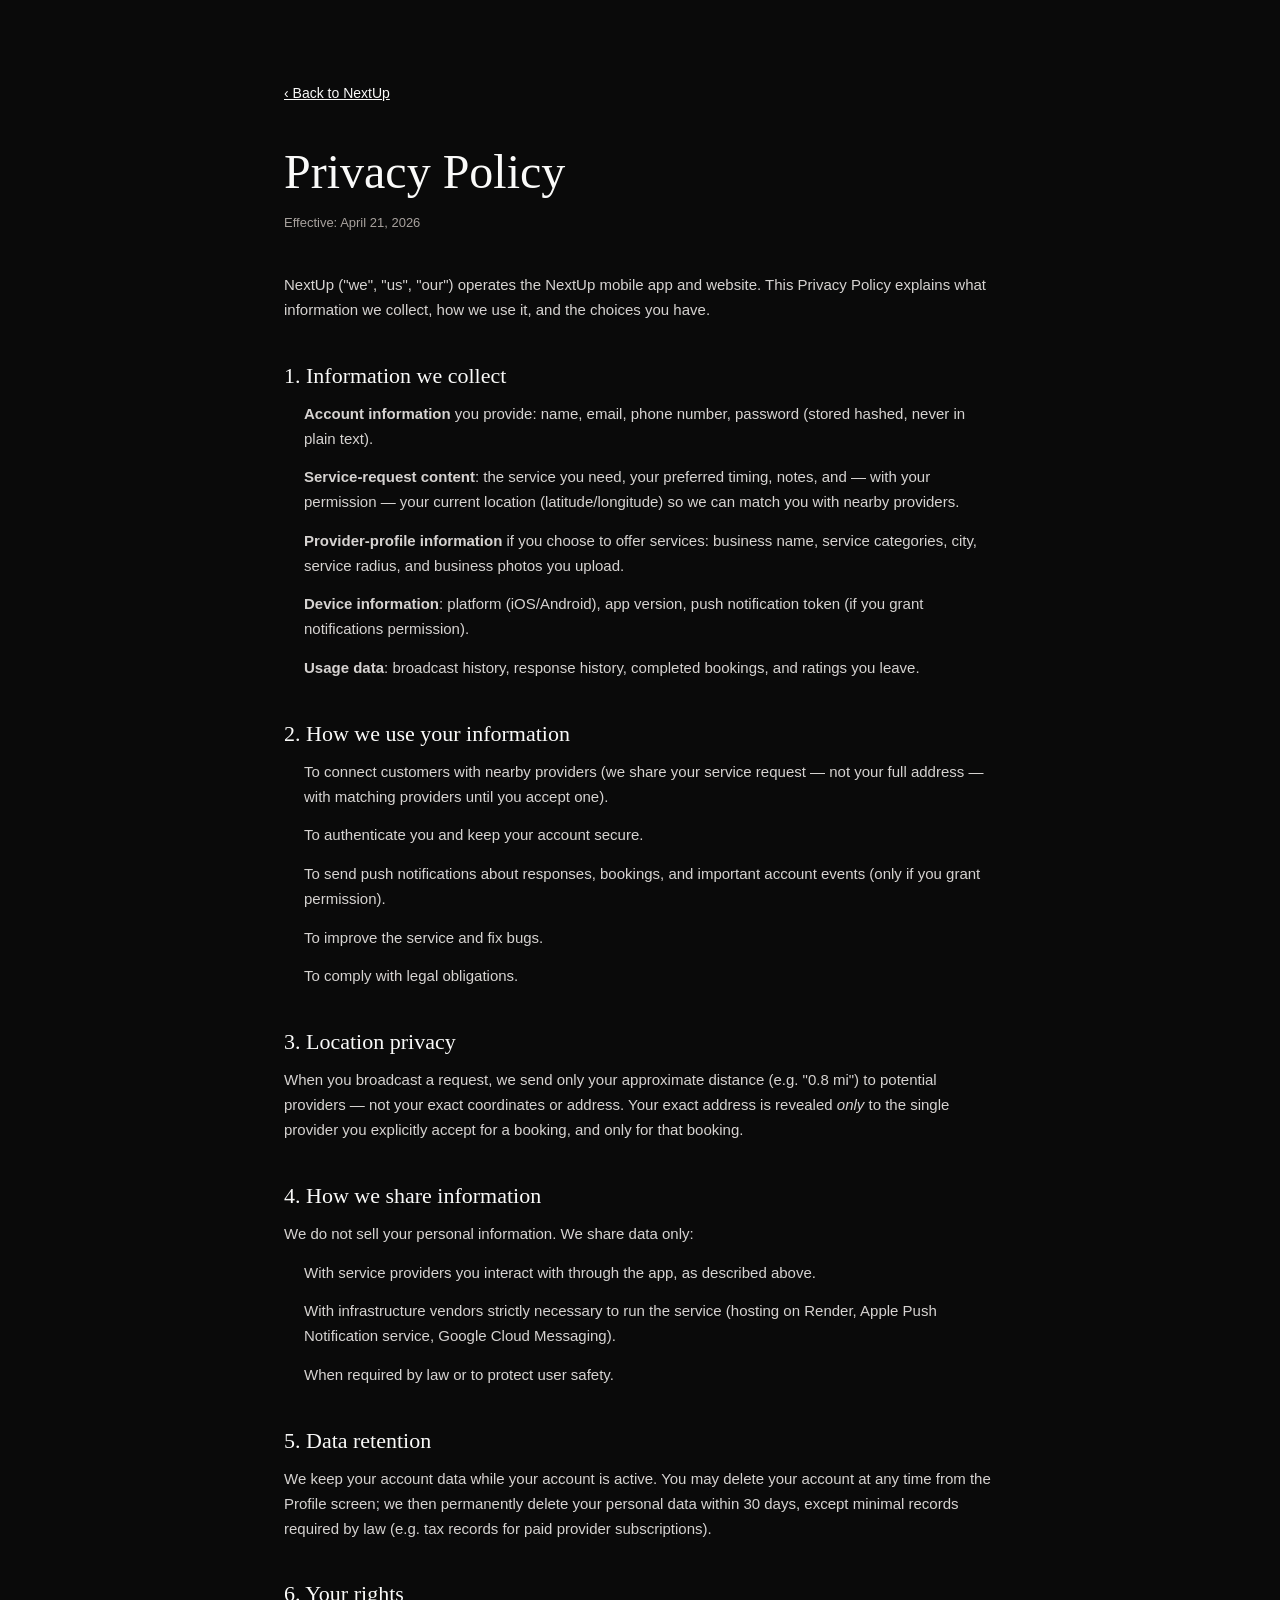
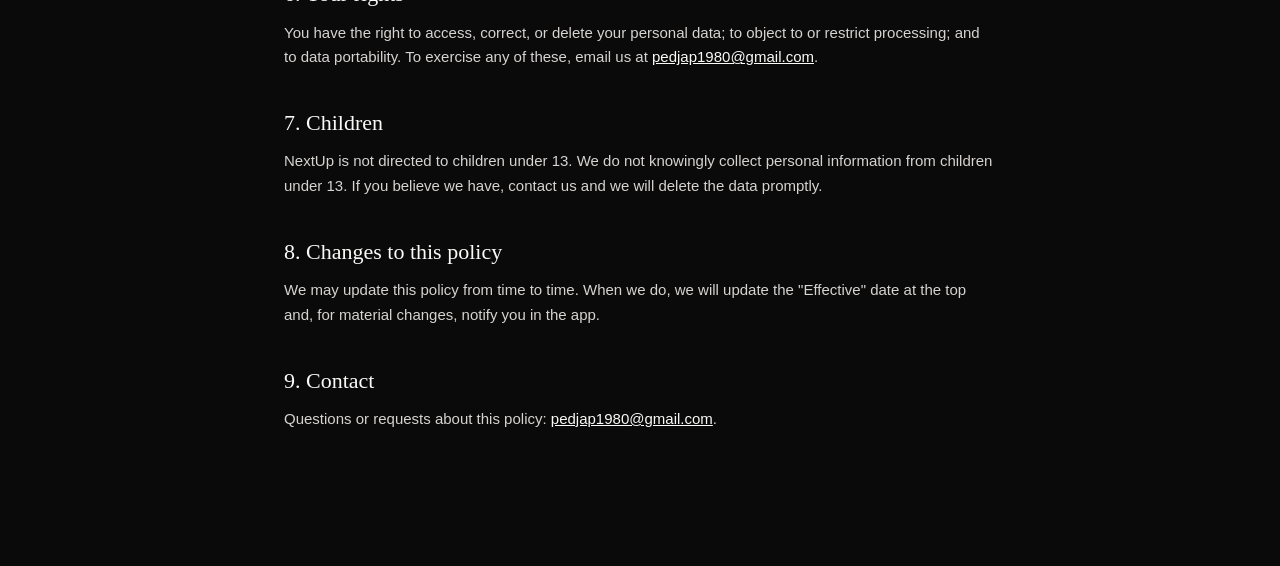
==== privacy.html @ 9e9a1c35 "Landing page: real content, no fakes, no broken links Fixes every issue from the audit:  1. Service " ====
<!DOCTYPE html>
<html lang="en">
<head>
<meta charset="UTF-8">
<meta name="viewport" content="width=device-width, initial-scale=1.0">
<title>Privacy Policy — NextUp</title>
<meta name="description" content="NextUp privacy policy — what data we collect, how we use it, and your rights.">
<link rel="stylesheet" href="./base.css">
<link rel="stylesheet" href="./style.css">
<style>
  .legal { max-width: 760px; margin: 0 auto; padding: 80px 24px 120px; color: #fafaf9; }
  .legal h1 { font-family: 'Zodiak', Georgia, serif; font-size: clamp(32px, 5vw, 48px); margin: 0 0 12px; }
  .legal .legal__updated { color: #a8a29e; font-size: 13px; margin-bottom: 40px; }
  .legal h2 { font-family: 'Zodiak', Georgia, serif; font-size: 22px; margin: 40px 0 14px; color: #fafaf9; }
  .legal p, .legal li { font-family: 'Satoshi', sans-serif; font-size: 15px; line-height: 1.65; color: #d6d3d1; margin: 0 0 14px; }
  .legal ul { padding-left: 20px; margin: 0 0 14px; }
  .legal a { color: #fafaf9; text-decoration: underline; }
  .legal__back { display: inline-block; margin-bottom: 40px; font-size: 14px; color: #a8a29e; text-decoration: none; }
  .legal__back:hover { color: #fafaf9; }
</style>
</head>
<body style="background:#0a0a0a;">
<div class="legal">
  <a href="./" class="legal__back">&lsaquo; Back to NextUp</a>
  <h1>Privacy Policy</h1>
  <p class="legal__updated">Effective: April 21, 2026</p>

  <p>NextUp ("we", "us", "our") operates the NextUp mobile app and website. This Privacy Policy explains what information we collect, how we use it, and the choices you have.</p>

  <h2>1. Information we collect</h2>
  <ul>
    <li><strong>Account information</strong> you provide: name, email, phone number, password (stored hashed, never in plain text).</li>
    <li><strong>Service-request content</strong>: the service you need, your preferred timing, notes, and — with your permission — your current location (latitude/longitude) so we can match you with nearby providers.</li>
    <li><strong>Provider-profile information</strong> if you choose to offer services: business name, service categories, city, service radius, and business photos you upload.</li>
    <li><strong>Device information</strong>: platform (iOS/Android), app version, push notification token (if you grant notifications permission).</li>
    <li><strong>Usage data</strong>: broadcast history, response history, completed bookings, and ratings you leave.</li>
  </ul>

  <h2>2. How we use your information</h2>
  <ul>
    <li>To connect customers with nearby providers (we share your service request — not your full address — with matching providers until you accept one).</li>
    <li>To authenticate you and keep your account secure.</li>
    <li>To send push notifications about responses, bookings, and important account events (only if you grant permission).</li>
    <li>To improve the service and fix bugs.</li>
    <li>To comply with legal obligations.</li>
  </ul>

  <h2>3. Location privacy</h2>
  <p>When you broadcast a request, we send only your approximate distance (e.g. "0.8 mi") to potential providers — not your exact coordinates or address. Your exact address is revealed <em>only</em> to the single provider you explicitly accept for a booking, and only for that booking.</p>

  <h2>4. How we share information</h2>
  <p>We do not sell your personal information. We share data only:</p>
  <ul>
    <li>With service providers you interact with through the app, as described above.</li>
    <li>With infrastructure vendors strictly necessary to run the service (hosting on Render, Apple Push Notification service, Google Cloud Messaging).</li>
    <li>When required by law or to protect user safety.</li>
  </ul>

  <h2>5. Data retention</h2>
  <p>We keep your account data while your account is active. You may delete your account at any time from the Profile screen; we then permanently delete your personal data within 30 days, except minimal records required by law (e.g. tax records for paid provider subscriptions).</p>

  <h2>6. Your rights</h2>
  <p>You have the right to access, correct, or delete your personal data; to object to or restrict processing; and to data portability. To exercise any of these, email us at <a href="mailto:pedjap1980@gmail.com">pedjap1980@gmail.com</a>.</p>

  <h2>7. Children</h2>
  <p>NextUp is not directed to children under 13. We do not knowingly collect personal information from children under 13. If you believe we have, contact us and we will delete the data promptly.</p>

  <h2>8. Changes to this policy</h2>
  <p>We may update this policy from time to time. When we do, we will update the "Effective" date at the top and, for material changes, notify you in the app.</p>

  <h2>9. Contact</h2>
  <p>Questions or requests about this policy: <a href="mailto:pedjap1980@gmail.com">pedjap1980@gmail.com</a>.</p>
</div>
</body>
</html>
---- base.css ----
/* === BASE RESET & FONTS === */

/* Fontshare: Zodiak (serif display) + Satoshi (sans body) */
@import url('https://api.fontshare.com/v2/css?f[]=zodiak@400,400i,500,500i,600,600i,700,700i&f[]=satoshi@400,500,600,700&display=swap');

*,
*::before,
*::after {
  margin: 0;
  padding: 0;
  box-sizing: border-box;
}

html {
  -webkit-text-size-adjust: 100%;
  -moz-text-size-adjust: 100%;
  text-size-adjust: 100%;
  scroll-behavior: smooth;
  -webkit-font-smoothing: antialiased;
  -moz-osx-font-smoothing: grayscale;
}

body {
  font-family: 'Satoshi', -apple-system, BlinkMacSystemFont, sans-serif;
  font-weight: 400;
  line-height: 1.6;
  color: #fafaf9;
  background-color: #111111;
  overflow-x: hidden;
}

img,
picture,
video,
canvas,
svg {
  display: block;
  max-width: 100%;
}

img {
  height: auto;
}

input,
button,
textarea,
select {
  font: inherit;
  color: inherit;
}

button {
  cursor: pointer;
  border: none;
  background: none;
}

a {
  color: inherit;
  text-decoration: none;
}

ul, ol {
  list-style: none;
}

h1, h2, h3, h4, h5, h6 {
  font-weight: normal;
  line-height: 1.15;
}

/* Reduced motion */
@media (prefers-reduced-motion: reduce) {
  *,
  *::before,
  *::after {
    animation-duration: 0.01ms !important;
    animation-iteration-count: 1 !important;
    transition-duration: 0.01ms !important;
    scroll-behavior: auto !important;
  }
}
---- style.css ----
/* === DESIGN TOKENS === */
:root {
  --black: #111111;
  --off-white: #fafaf9;
  --gray-100: #f5f5f4;
  --gray-200: #e7e5e4;
  --gray-300: #d6d3d1;
  --gray-400: #a8a29e;
  --gray-500: #78716c;
  --gray-600: #57534e;
  --gray-700: #44403c;
  --gray-800: #292524;
  --gray-900: #1c1917;
  --charcoal: #1a1a1a;

  --font-serif: 'Zodiak', 'Georgia', serif;
  --font-sans: 'Satoshi', -apple-system, BlinkMacSystemFont, sans-serif;

  --ease-out: cubic-bezier(0.16, 1, 0.3, 1);
  --ease-in: cubic-bezier(0.4, 0, 1, 1);
  --ease-in-out: cubic-bezier(0.4, 0, 0.2, 1);
  --transition-interactive: 180ms cubic-bezier(0.16, 1, 0.3, 1);

  --container-max: 1200px;
  --container-wide: 1400px;
  --container-padding: clamp(20px, 5vw, 80px);
}

/* === LAYOUT === */
.container {
  max-width: var(--container-max);
  margin: 0 auto;
  padding-left: var(--container-padding);
  padding-right: var(--container-padding);
}

.container--wide {
  max-width: var(--container-wide);
}

/* === TYPOGRAPHY === */
.label {
  font-family: var(--font-sans);
  font-size: 11px;
  font-weight: 600;
  letter-spacing: 0.15em;
  text-transform: uppercase;
  color: var(--gray-400);
}

.headline {
  font-family: var(--font-serif);
  font-weight: 400;
  line-height: 1.1;
}

.headline--hero {
  font-size: clamp(40px, 7vw, 88px);
  font-style: italic;
  letter-spacing: -0.02em;
}

.headline--section {
  font-size: clamp(32px, 4.5vw, 56px);
  letter-spacing: -0.015em;
  margin-top: 16px;
}

.headline--medium {
  font-size: clamp(26px, 3vw, 40px);
  letter-spacing: -0.01em;
}

.body-text {
  font-family: var(--font-sans);
  font-size: clamp(15px, 1.1vw, 17px);
  line-height: 1.65;
  color: var(--gray-300);
}

/* === BUTTONS === */
.btn {
  display: inline-flex;
  align-items: center;
  justify-content: center;
  font-family: var(--font-sans);
  font-size: 13px;
  font-weight: 600;
  letter-spacing: 0.08em;
  text-transform: uppercase;
  padding: 16px 36px;
  border-radius: 1px;
  transition: background var(--transition-interactive),
              color var(--transition-interactive),
              border-color var(--transition-interactive),
              transform var(--transition-interactive);
  white-space: nowrap;
}

.btn:active {
  transform: translateY(0);
}

.btn--primary {
  background: var(--off-white);
  color: var(--black);
  border: 1px solid var(--off-white);
}

.btn--primary:hover {
  background: #fff;
  transform: translateY(-1px);
}

.btn--outline {
  background: transparent;
  color: var(--off-white);
  border: 1px solid var(--gray-600);
}

.btn--outline:hover {
  border-color: var(--off-white);
  transform: translateY(-1px);
}

.btn--dark {
  background: var(--black);
  color: var(--off-white);
  border: 1px solid var(--black);
}

.btn--dark:hover {
  background: #000;
  transform: translateY(-1px);
}

/* === NAVIGATION === */
.nav {
  position: fixed;
  top: 0;
  left: 0;
  right: 0;
  z-index: 1000;
  padding: 20px 0;
  transition: background 0.4s var(--ease-out),
              box-shadow 0.4s var(--ease-out),
              transform 0.4s var(--ease-out),
              padding 0.3s var(--ease-out);
}

.nav--scrolled {
  background: rgba(17, 17, 17, 0.85);
  backdrop-filter: blur(20px);
  -webkit-backdrop-filter: blur(20px);
  box-shadow: 0 1px 0 rgba(255, 255, 255, 0.06);
  padding: 14px 0;
}

.nav--hidden {
  transform: translateY(-100%);
}

.nav__inner {
  display: flex;
  align-items: center;
  justify-content: space-between;
  max-width: var(--container-wide);
  margin: 0 auto;
  padding: 0 var(--container-padding);
}

.nav__logo {
  font-family: var(--font-serif);
  font-size: 24px;
  font-weight: 500;
  letter-spacing: -0.02em;
  color: var(--off-white);
}

.nav__links {
  display: flex;
  align-items: center;
  gap: 36px;
}

.nav__link {
  font-family: var(--font-sans);
  font-size: 12px;
  font-weight: 500;
  letter-spacing: 0.1em;
  text-transform: uppercase;
  color: var(--gray-400);
  transition: color var(--transition-interactive);
}

.nav__link:hover {
  color: var(--off-white);
}

.nav__cta {
  font-family: var(--font-sans);
  font-size: 12px;
  font-weight: 600;
  letter-spacing: 0.08em;
  text-transform: uppercase;
  padding: 10px 24px;
  background: var(--off-white);
  color: var(--black);
  border-radius: 1px;
  transition: background var(--transition-interactive),
              transform var(--transition-interactive);
}

.nav__cta:hover {
  background: #fff;
  transform: translateY(-1px);
}

/* Mobile nav toggle */
.nav__toggle {
  display: none;
  flex-direction: column;
  gap: 5px;
  width: 24px;
  cursor: pointer;
}

.nav__toggle span {
  display: block;
  width: 100%;
  height: 1px;
  background: var(--off-white);
  transition: transform 0.3s var(--ease-out),
              opacity 0.3s var(--ease-out);
}

/* === HERO === */
.hero {
  position: relative;
  height: 100vh;
  min-height: 600px;
  display: flex;
  align-items: center;
  justify-content: center;
  overflow: hidden;
}

/* Hero collage grid */
.hero__grid {
  position: absolute;
  inset: 0;
  z-index: 0;
  display: grid;
  grid-template-columns: repeat(3, 1fr);
  grid-template-rows: repeat(2, 1fr);
  gap: 3px;
}

.hero__grid-item {
  background-size: cover;
  background-position: center;
  overflow: hidden;
  will-change: transform;
}

/* Ken Burns with staggered rates for a living feel */
.hero__grid-item--1 { animation: kenBurns1 22s ease-in-out infinite alternate; }
.hero__grid-item--2 { animation: kenBurns2 28s ease-in-out infinite alternate; }
.hero__grid-item--3 { animation: kenBurns3 24s ease-in-out infinite alternate; }
.hero__grid-item--4 { animation: kenBurns4 30s ease-in-out infinite alternate; }
.hero__grid-item--5 { animation: kenBurns5 26s ease-in-out infinite alternate; }
.hero__grid-item--6 { animation: kenBurns6 20s ease-in-out infinite alternate; }

@keyframes kenBurns1 {
  0%   { transform: scale(1) translate(0, 0); }
  100% { transform: scale(1.06) translate(-1%, 1%); }
}
@keyframes kenBurns2 {
  0%   { transform: scale(1.04) translate(1%, 0); }
  100% { transform: scale(1) translate(0, 1%); }
}
@keyframes kenBurns3 {
  0%   { transform: scale(1) translate(0, 1%); }
  100% { transform: scale(1.05) translate(1%, -1%); }
}
@keyframes kenBurns4 {
  0%   { transform: scale(1.03) translate(-1%, -1%); }
  100% { transform: scale(1) translate(0, 0); }
}
@keyframes kenBurns5 {
  0%   { transform: scale(1) translate(0, 0); }
  100% { transform: scale(1.06) translate(1%, 1%); }
}
@keyframes kenBurns6 {
  0%   { transform: scale(1.05) translate(0, -1%); }
  100% { transform: scale(1) translate(-1%, 0); }
}

.hero__overlay {
  position: absolute;
  inset: 0;
  background: rgba(17, 17, 17, 0.58);
  z-index: 1;
}

.hero__content {
  position: relative;
  z-index: 2;
  text-align: center;
  max-width: 900px;
  padding: 0 var(--container-padding);
}

.hero__label {
  margin-bottom: 24px;
  color: var(--gray-300);
}

.hero__headline {
  margin-bottom: 20px;
}

.hero__subtitle {
  font-family: var(--font-sans);
  font-size: clamp(15px, 1.2vw, 18px);
  color: var(--gray-300);
  margin-bottom: 40px;
  letter-spacing: 0.02em;
}

.hero__buttons {
  display: flex;
  gap: 16px;
  justify-content: center;
  flex-wrap: wrap;
}

.hero__scroll {
  position: absolute;
  bottom: 40px;
  left: 50%;
  transform: translateX(-50%);
  z-index: 2;
  animation: bounce 2.5s ease-in-out infinite;
}

.hero__scroll svg {
  width: 20px;
  height: 20px;
  stroke: var(--gray-500);
  stroke-width: 1.5;
  fill: none;
}

@keyframes bounce {
  0%, 100% { transform: translateX(-50%) translateY(0); }
  50% { transform: translateX(-50%) translateY(10px); }
}

/* === MARQUEE === */
.marquee {
  border-top: 1px solid var(--gray-800);
  border-bottom: 1px solid var(--gray-800);
  padding: 20px 0;
  overflow: hidden;
  position: relative;
}

.marquee__track {
  display: flex;
  width: max-content;
  animation: marqueeScroll 45s linear infinite;
  will-change: transform;
}

.marquee__track:hover {
  animation-play-state: paused;
}

@keyframes marqueeScroll {
  0% {
    transform: translateX(0);
  }
  100% {
    transform: translateX(-50%);
  }
}

.marquee__item {
  font-family: var(--font-sans);
  font-size: 12px;
  font-weight: 500;
  letter-spacing: 0.15em;
  text-transform: uppercase;
  color: var(--gray-500);
  white-space: nowrap;
  padding: 0 24px;
  display: flex;
  align-items: center;
  gap: 24px;
}

.marquee__item::after {
  content: '';
  display: block;
  width: 3px;
  height: 3px;
  border-radius: 50%;
  background: var(--gray-600);
  flex-shrink: 0;
}

/* === PROVIDER VISIBILITY BANNER === */
.visibility {
  position: relative;
  overflow: hidden;
  background: var(--off-white);
  color: var(--black);
  padding: clamp(80px, 10vw, 140px) 0;
  text-align: center;
}

/* Animated radar pulses in background */
.visibility__bg {
  position: absolute;
  top: 50%;
  left: 50%;
  transform: translate(-50%, -50%);
  width: 100%;
  height: 100%;
  pointer-events: none;
}

.visibility__pulse {
  position: absolute;
  top: 50%;
  left: 50%;
  transform: translate(-50%, -50%);
  width: 400px;
  height: 400px;
  border-radius: 50%;
  border: 1px solid rgba(17, 17, 17, 0.06);
  animation: radarPulse 4s ease-out infinite;
}

.visibility__pulse--2 {
  animation-delay: 1.3s;
}

.visibility__pulse--3 {
  animation-delay: 2.6s;
}

@keyframes radarPulse {
  0% {
    width: 80px;
    height: 80px;
    opacity: 0.5;
    border-color: rgba(17, 17, 17, 0.12);
  }
  100% {
    width: 900px;
    height: 900px;
    opacity: 0;
    border-color: rgba(17, 17, 17, 0);
  }
}

/* "Live" badge */
.visibility__badge {
  display: inline-flex;
  align-items: center;
  gap: 10px;
  font-family: var(--font-sans);
  font-size: 12px;
  font-weight: 600;
  letter-spacing: 0.12em;
  text-transform: uppercase;
  color: var(--gray-600);
  background: rgba(17, 17, 17, 0.04);
  border: 1px solid var(--gray-200);
  border-radius: 100px;
  padding: 10px 24px;
  margin-bottom: 32px;
  position: relative;
  z-index: 1;
}

.visibility__dot {
  width: 8px;
  height: 8px;
  background: #22c55e;
  border-radius: 50%;
  animation: dotBlink 2s ease-in-out infinite;
  flex-shrink: 0;
}

@keyframes dotBlink {
  0%, 100% { opacity: 1; }
  50% { opacity: 0.3; }
}

.visibility__headline {
  font-family: var(--font-serif);
  font-size: clamp(36px, 5.5vw, 72px);
  font-weight: 400;
  line-height: 1.08;
  letter-spacing: -0.025em;
  color: var(--black);
  margin-bottom: 24px;
  position: relative;
  z-index: 1;
}

.visibility__headline em {
  font-style: italic;
}

.visibility__sub {
  font-family: var(--font-sans);
  font-size: clamp(15px, 1.2vw, 18px);
  line-height: 1.7;
  color: var(--gray-600);
  max-width: 680px;
  margin: 0 auto 56px;
  position: relative;
  z-index: 1;
}

/* Three benefit cards */
.visibility__grid {
  display: grid;
  grid-template-columns: repeat(4, 1fr);
  gap: 1px;
  background: var(--gray-200);
  border: 1px solid var(--gray-200);
  margin-bottom: 56px;
  position: relative;
  z-index: 1;
}

.visibility__card {
  background: var(--off-white);
  padding: clamp(32px, 3vw, 48px);
  text-align: left;
  transition: background var(--transition-interactive);
}

.visibility__card:hover {
  background: #fff;
}

.visibility__icon {
  width: 32px;
  height: 32px;
  color: var(--black);
  margin-bottom: 20px;
}

.visibility__icon svg {
  width: 100%;
  height: 100%;
}

.visibility__card-title {
  font-family: var(--font-serif);
  font-size: clamp(18px, 1.6vw, 24px);
  font-weight: 400;
  color: var(--black);
  margin-bottom: 12px;
  line-height: 1.2;
}

.visibility__card-text {
  font-family: var(--font-sans);
  font-size: 14px;
  line-height: 1.65;
  color: var(--gray-600);
}

/* CTA area */
.visibility__cta {
  position: relative;
  z-index: 1;
}

.btn--lg {
  padding: 20px 48px;
  font-size: 14px;
  letter-spacing: 0.1em;
}

.visibility__price {
  font-family: var(--font-sans);
  font-size: 13px;
  color: var(--gray-500);
  margin-top: 16px;
  letter-spacing: 0.02em;
}

/* Responsive */
@media (max-width: 1024px) {
  .visibility__grid {
    grid-template-columns: repeat(2, 1fr);
  }
}

@media (max-width: 768px) {
  .visibility__grid {
    grid-template-columns: 1fr;
  }
}


/* === SECTION SPACING === */
.section {
  padding: clamp(80px, 10vw, 140px) 0;
}

.section--dark {
  background: var(--black);
}

.section--charcoal {
  background: var(--charcoal);
}

.section--light {
  background: var(--off-white);
  color: var(--black);
}

.section__header {
  margin-bottom: clamp(48px, 6vw, 80px);
}

.section__header--center {
  text-align: center;
}

/* === HOW IT WORKS === */
.steps {
  display: grid;
  grid-template-columns: repeat(3, 1fr);
  gap: clamp(32px, 4vw, 60px);
}

.step {
  opacity: 1; /* fallback */
}

.step__number {
  font-family: var(--font-serif);
  font-size: clamp(48px, 5vw, 72px);
  font-weight: 400;
  color: var(--gray-800);
  line-height: 1;
  margin-bottom: 24px;
}

.step__title {
  font-family: var(--font-serif);
  font-size: clamp(20px, 2vw, 26px);
  color: var(--off-white);
  margin-bottom: 12px;
  line-height: 1.25;
}

.step__desc {
  font-family: var(--font-sans);
  font-size: 14px;
  line-height: 1.65;
  color: var(--gray-400);
}

/* === SERVICES GRID === */
.services-grid {
  display: grid;
  grid-template-columns: repeat(3, 1fr);
  gap: 1px;
  background: var(--gray-800);
  border: 1px solid var(--gray-800);
}

.service-card {
  background: var(--charcoal);
  padding: clamp(28px, 3vw, 40px);
  border: 1px solid transparent;
  transition: border-color var(--transition-interactive),
              transform var(--transition-interactive);
  cursor: default;
  display: flex;
  flex-direction: column;
  min-height: 180px;
}

.service-card:hover {
  border-color: var(--gray-600);
  transform: translateY(-2px);
  z-index: 1;
  position: relative;
}

.service-card__name {
  font-family: var(--font-serif);
  font-size: clamp(18px, 1.6vw, 22px);
  color: var(--off-white);
  margin-bottom: 8px;
  line-height: 1.2;
}

.service-card__count {
  font-family: var(--font-sans);
  font-size: 11px;
  font-weight: 500;
  letter-spacing: 0.12em;
  text-transform: uppercase;
  color: var(--gray-600);
  margin-bottom: 16px;
}

.service-card__examples {
  font-family: var(--font-sans);
  font-size: 12px;
  color: var(--gray-500);
  line-height: 1.6;
  margin-top: auto;
}

/* === EDITORIAL SPLIT === */
.editorial {
  display: grid;
  grid-template-columns: 1fr 1fr;
  min-height: 600px;
}

.editorial--reversed {
  direction: rtl;
}

.editorial--reversed > * {
  direction: ltr;
}

.editorial__image {
  position: relative;
  overflow: hidden;
}

.editorial__image img {
  width: 100%;
  height: 100%;
  object-fit: cover;
}

/* ==== CSS-only editorial visualizations (replaces missing PNG mockups) ==== */
.editorial__image--customer,
.editorial__image--provider {
  background: linear-gradient(135deg, #f5f5f4 0%, #e7e5e4 100%);
  display: flex;
  align-items: center;
  justify-content: center;
  min-height: 480px;
}
.editorial--reversed .editorial__image--provider {
  background: linear-gradient(135deg, #1a1a1a 0%, #292524 100%);
}
.editorial__viz {
  width: 260px;
}
.editorial__viz-phone {
  position: relative;
  width: 260px;
  padding: 10px;
  background: #111111;
  border-radius: 40px;
  box-shadow: 0 30px 60px rgba(0,0,0,0.25), 0 0 0 1px rgba(255,255,255,0.05) inset;
}
.editorial__viz-screen {
  background: #fafaf9;
  border-radius: 32px;
  padding: 28px 20px 24px;
  min-height: 430px;
  display: flex;
  flex-direction: column;
  gap: 16px;
  font-family: 'Satoshi', sans-serif;
}
.editorial__viz-screen--dark {
  background: #0a0a0a;
  color: #fafaf9;
}
.editorial__viz-topline {
  height: 4px;
  width: 40px;
  background: #d6d3d1;
  border-radius: 4px;
  margin: 4px auto 0;
}
.editorial__viz-headline {
  font-family: 'Zodiak', Georgia, serif;
  font-style: italic;
  font-size: 22px;
  color: #111111;
  text-align: center;
  padding: 6px 0 4px;
}
.editorial__viz-grid {
  display: grid;
  grid-template-columns: 1fr 1fr;
  gap: 10px;
}
.editorial__viz-tile {
  background: #111111;
  color: #fafaf9;
  padding: 18px 10px;
  border-radius: 12px;
  font-size: 13px;
  text-align: center;
  font-weight: 500;
}
.editorial__viz-chip {
  display: inline-flex;
  align-items: center;
  gap: 8px;
  align-self: flex-start;
  padding: 6px 12px;
  background: rgba(34,197,94,0.14);
  color: #4ade80;
  border-radius: 999px;
  font-size: 12px;
  font-weight: 500;
}
.editorial__viz-dot {
  width: 7px;
  height: 7px;
  border-radius: 50%;
  background: #22c55e;
  box-shadow: 0 0 0 4px rgba(34,197,94,0.2);
}
.editorial__viz-card {
  background: #1a1a1a;
  border: 1px solid #2a2a2a;
  border-radius: 14px;
  padding: 14px 16px;
}
.editorial__viz-card--dim {
  opacity: 0.55;
}
.editorial__viz-card-title {
  font-family: 'Zodiak', Georgia, serif;
  font-size: 15px;
  color: #fafaf9;
  margin-bottom: 4px;
}
.editorial__viz-card-meta {
  font-size: 12px;
  color: #a8a29e;
  margin-bottom: 10px;
}
.editorial__viz-card-row {
  display: flex;
  justify-content: space-between;
  align-items: center;
  gap: 10px;
}
.editorial__viz-price {
  font-family: 'Zodiak', Georgia, serif;
  font-size: 20px;
  color: #fafaf9;
}
.editorial__viz-btn {
  background: #fafaf9;
  color: #111111;
  padding: 8px 16px;
  border-radius: 999px;
  font-size: 13px;
  font-weight: 500;
}
@media (max-width: 768px) {
  .editorial__image--customer,
  .editorial__image--provider {
    min-height: 360px;
  }
  .editorial__viz,
  .editorial__viz-phone {
    width: 220px;
  }
  .editorial__viz-screen {
    min-height: 360px;
    padding: 22px 16px 20px;
  }
}

.editorial__content {
  display: flex;
  flex-direction: column;
  justify-content: center;
  padding: clamp(40px, 6vw, 100px);
}

.editorial__label {
  margin-bottom: 20px;
}

.editorial__headline {
  font-family: var(--font-serif);
  font-size: clamp(28px, 3.5vw, 44px);
  color: var(--off-white);
  margin-bottom: 20px;
  line-height: 1.15;
  letter-spacing: -0.01em;
}

.editorial__body {
  margin-bottom: 24px;
}

.editorial__bullets {
  display: flex;
  gap: 24px;
  margin-bottom: 36px;
  flex-wrap: wrap;
}

.editorial__bullet {
  font-family: var(--font-sans);
  font-size: 13px;
  font-weight: 500;
  color: var(--gray-300);
  letter-spacing: 0.02em;
}

.editorial__bullet::before {
  content: '';
  display: inline-block;
  width: 6px;
  height: 1px;
  background: var(--gray-500);
  margin-right: 10px;
  vertical-align: middle;
}

.editorial__key {
  font-family: var(--font-sans);
  font-size: 14px;
  font-weight: 500;
  color: var(--gray-300);
  margin-bottom: 36px;
  letter-spacing: 0.02em;
}

.editorial__content .btn {
  max-width: 280px;
}

/* Light editorial section */
.editorial--light {
  background: var(--off-white);
}

.editorial--light .editorial__content {
  background: var(--off-white);
}

.editorial--light .editorial__label {
  color: var(--gray-600);
}

.editorial--light .editorial__headline {
  color: var(--black);
}

.editorial--light .editorial__body,
.editorial--light .body-text {
  color: var(--gray-600);
}

.editorial--light .editorial__bullet {
  color: var(--gray-700);
}

.editorial--light .editorial__bullet::before {
  background: var(--gray-400);
}

/* === COUNTER STRIP === */
.counter-strip {
  background: var(--black);
  border-top: 1px solid var(--gray-800);
  border-bottom: 1px solid var(--gray-800);
  padding: clamp(60px, 8vw, 100px) 0;
}

.counter-grid {
  display: grid;
  grid-template-columns: repeat(4, 1fr);
  gap: 20px;
  text-align: center;
}

.counter__number {
  font-family: var(--font-serif);
  font-size: clamp(40px, 5vw, 64px);
  font-weight: 400;
  color: var(--off-white);
  line-height: 1;
  margin-bottom: 8px;
}

.counter__suffix {
  font-family: var(--font-serif);
}

.counter__label {
  font-family: var(--font-sans);
  font-size: 11px;
  font-weight: 600;
  letter-spacing: 0.15em;
  text-transform: uppercase;
  color: var(--gray-500);
}

/* === TESTIMONIALS === */
.testimonials-grid {
  display: grid;
  grid-template-columns: repeat(3, 1fr);
  gap: 0;
  border: 1px solid var(--gray-800);
}

.testimonial {
  padding: clamp(32px, 4vw, 48px);
  border-right: 1px solid var(--gray-800);
}

.testimonial:last-child {
  border-right: none;
}

.testimonial__quote {
  font-family: var(--font-serif);
  font-size: clamp(16px, 1.3vw, 19px);
  font-style: italic;
  color: var(--gray-200);
  line-height: 1.6;
  margin-bottom: 28px;
}

.testimonial__quote::before {
  content: '\201C';
  display: block;
  font-family: var(--font-serif);
  font-size: 48px;
  color: var(--gray-700);
  line-height: 1;
  margin-bottom: 12px;
}

.testimonial__name {
  font-family: var(--font-sans);
  font-size: 13px;
  font-weight: 600;
  color: var(--off-white);
  margin-bottom: 4px;
}

.testimonial__role {
  font-family: var(--font-sans);
  font-size: 12px;
  color: var(--gray-500);
}

/* === FAQ === */
.faq-list {
  max-width: 800px;
  margin: 0 auto;
  border-top: 1px solid var(--gray-800);
}

.faq-item {
  border-bottom: 1px solid var(--gray-800);
}

.faq-item__question {
  width: 100%;
  display: flex;
  align-items: center;
  justify-content: space-between;
  padding: 24px 0;
  font-family: var(--font-sans);
  font-size: clamp(15px, 1.1vw, 17px);
  font-weight: 500;
  color: var(--off-white);
  text-align: left;
  cursor: pointer;
  background: none;
  border: none;
  transition: color var(--transition-interactive);
}

.faq-item__question:hover {
  color: var(--gray-300);
}

.faq-item__icon {
  width: 16px;
  height: 16px;
  flex-shrink: 0;
  margin-left: 20px;
  position: relative;
}

.faq-item__icon::before,
.faq-item__icon::after {
  content: '';
  position: absolute;
  background: var(--gray-500);
  transition: transform 0.3s var(--ease-out);
}

.faq-item__icon::before {
  width: 16px;
  height: 1px;
  top: 50%;
  left: 0;
  transform: translateY(-50%);
}

.faq-item__icon::after {
  width: 1px;
  height: 16px;
  left: 50%;
  top: 0;
  transform: translateX(-50%);
}

.faq-item--open .faq-item__icon::after {
  transform: translateX(-50%) rotate(90deg);
}

.faq-item__answer {
  max-height: 0;
  overflow: hidden;
  transition: max-height 0.4s var(--ease-out),
              opacity 0.3s var(--ease-out);
  opacity: 0;
}

.faq-item--open .faq-item__answer {
  opacity: 1;
}

.faq-item__answer-inner {
  padding-bottom: 24px;
}

.faq-item__answer-inner p {
  font-family: var(--font-sans);
  font-size: 14px;
  line-height: 1.7;
  color: var(--gray-400);
}

/* === CTA SECTION === */
.cta-section {
  background: var(--charcoal);
  padding: clamp(80px, 10vw, 140px) 0;
  text-align: center;
  border-top: 1px solid var(--gray-800);
}

.cta-section__headline {
  font-family: var(--font-serif);
  font-size: clamp(36px, 5vw, 64px);
  color: var(--off-white);
  margin-bottom: 40px;
  letter-spacing: -0.02em;
}

.cta-section__buttons {
  display: flex;
  gap: 16px;
  justify-content: center;
  flex-wrap: wrap;
}

/* === FOOTER === */
.footer {
  background: var(--black);
  border-top: 1px solid var(--gray-800);
  padding: clamp(60px, 8vw, 100px) 0 40px;
}

.footer__grid {
  display: grid;
  grid-template-columns: repeat(4, 1fr);
  gap: clamp(32px, 4vw, 60px);
  margin-bottom: 60px;
}

.footer__heading {
  font-family: var(--font-sans);
  font-size: 11px;
  font-weight: 600;
  letter-spacing: 0.15em;
  text-transform: uppercase;
  color: var(--off-white);
  margin-bottom: 20px;
}

.footer__link {
  display: block;
  font-family: var(--font-sans);
  font-size: 13px;
  color: var(--gray-500);
  padding: 6px 0;
  transition: color var(--transition-interactive);
}

.footer__link:hover {
  color: var(--off-white);
}

.footer__bottom {
  display: flex;
  align-items: center;
  justify-content: space-between;
  padding-top: 32px;
  border-top: 1px solid var(--gray-800);
  flex-wrap: wrap;
  gap: 16px;
}

.footer__copy {
  font-family: var(--font-sans);
  font-size: 12px;
  color: var(--gray-600);
}

.footer__attr a {
  font-family: var(--font-sans);
  font-size: 12px;
  color: var(--gray-500);
  transition: color var(--transition-interactive);
}

.footer__attr a:hover {
  color: var(--off-white);
}

.footer__social {
  display: flex;
  gap: 20px;
}

.footer__social a {
  color: var(--gray-500);
  transition: color var(--transition-interactive);
}

.footer__social a:hover {
  color: var(--off-white);
}

.footer__social svg {
  width: 18px;
  height: 18px;
  stroke-width: 1.5;
  fill: none;
  stroke: currentColor;
}

/* === SCROLL ANIMATIONS === */
.fade-in {
  opacity: 1; /* fallback */
}

@supports (animation-timeline: view()) {
  .fade-in {
    opacity: 0;
    animation: revealFade linear both;
    animation-timeline: view();
    animation-range: entry 0% entry 100%;
  }
}

@keyframes revealFade {
  to { opacity: 1; }
}

/* Staggered children */
.stagger-children > * {
  opacity: 1;
}

@supports (animation-timeline: view()) {
  .stagger-children > * {
    opacity: 0;
    animation: revealFade linear both;
    animation-timeline: view();
    animation-range: entry 0% entry 100%;
  }
}

/* JS fallback class for scroll reveals */
.reveal {
  opacity: 0;
  transition: opacity 0.8s var(--ease-out);
}

.reveal--visible {
  opacity: 1;
}

.reveal-delay-1 { transition-delay: 0.1s; }
.reveal-delay-2 { transition-delay: 0.2s; }
.reveal-delay-3 { transition-delay: 0.3s; }
.reveal-delay-4 { transition-delay: 0.35s; }
.reveal-delay-5 { transition-delay: 0.4s; }
.reveal-delay-6 { transition-delay: 0.45s; }
.reveal-delay-7 { transition-delay: 0.5s; }

/* === DIVIDER === */
.divider {
  height: 1px;
  background: var(--gray-800);
  border: none;
}

/* === RESPONSIVE === */

/* Tablet */
@media (max-width: 1024px) {
  .steps {
    grid-template-columns: repeat(3, 1fr);
    gap: 32px;
  }

  .services-grid {
    grid-template-columns: repeat(2, 1fr);
  }

  .editorial {
    grid-template-columns: 1fr;
    min-height: auto;
  }

  .editorial--reversed {
    direction: ltr;
  }

  .editorial__image {
    height: 400px;
  }

  .editorial__content {
    padding: clamp(40px, 5vw, 60px);
  }

  .counter-grid {
    grid-template-columns: repeat(2, 1fr);
    gap: 40px;
  }

  .testimonials-grid {
    grid-template-columns: 1fr;
  }

  .testimonial {
    border-right: none;
    border-bottom: 1px solid var(--gray-800);
  }

  .testimonial:last-child {
    border-bottom: none;
  }

  .footer__grid {
    grid-template-columns: repeat(2, 1fr);
  }
}

/* Mobile */
@media (max-width: 768px) {
  .nav__links {
    display: none;
  }

  .nav__toggle {
    display: flex;
  }

  /* Mobile menu open */
  .nav--menu-open .nav__links {
    display: flex;
    flex-direction: column;
    position: absolute;
    top: 100%;
    left: 0;
    right: 0;
    background: rgba(17, 17, 17, 0.97);
    backdrop-filter: blur(20px);
    -webkit-backdrop-filter: blur(20px);
    padding: 20px var(--container-padding) 30px;
    gap: 0;
    border-bottom: 1px solid var(--gray-800);
  }

  .nav--menu-open .nav__link,
  .nav--menu-open .nav__cta {
    display: block;
    padding: 14px 0;
    font-size: 13px;
  }

  .nav--menu-open .nav__cta {
    display: inline-block;
    margin-top: 10px;
    padding: 12px 24px;
  }

  .nav__toggle--open span:nth-child(1) {
    transform: translateY(3px) rotate(45deg);
  }
  .nav__toggle--open span:nth-child(2) {
    opacity: 0;
  }
  .nav__toggle--open span:nth-child(3) {
    transform: translateY(-3px) rotate(-45deg);
  }

  .hero__grid {
    grid-template-columns: repeat(2, 1fr);
    grid-template-rows: repeat(3, 1fr);
  }

  .hero__headline {
    font-size: clamp(32px, 9vw, 48px);
  }

  .hero__buttons {
    flex-direction: column;
    align-items: center;
  }

  .steps {
    grid-template-columns: 1fr;
    gap: 48px;
  }

  .services-grid {
    grid-template-columns: 1fr;
  }

  .editorial {
    grid-template-columns: 1fr;
  }

  .editorial__image {
    height: 320px;
  }

  .counter-grid {
    grid-template-columns: repeat(2, 1fr);
    gap: 32px;
  }

  .footer__grid {
    grid-template-columns: 1fr 1fr;
  }

  .footer__bottom {
    flex-direction: column;
    align-items: flex-start;
  }
}

@media (max-width: 480px) {
  .counter-grid {
    grid-template-columns: 1fr 1fr;
    gap: 24px;
  }
  
  .footer__grid {
    grid-template-columns: 1fr;
  }
}
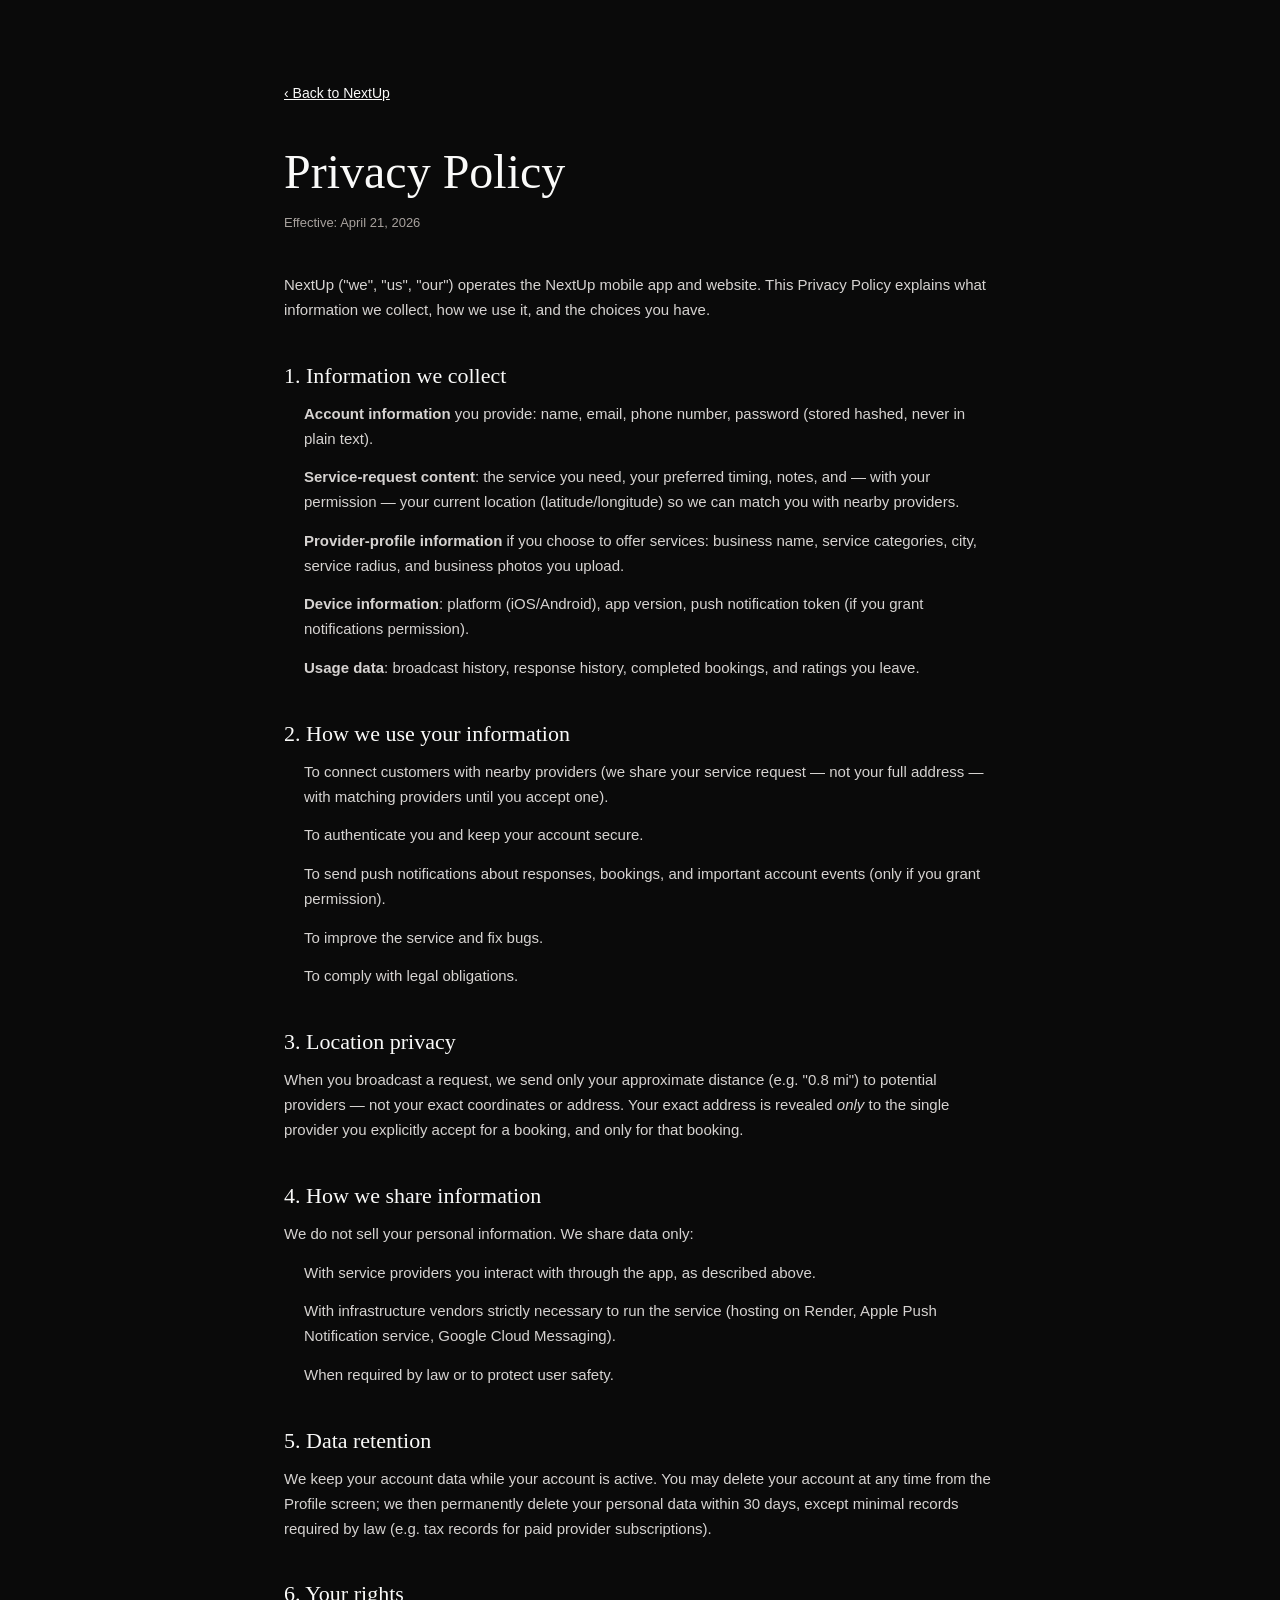
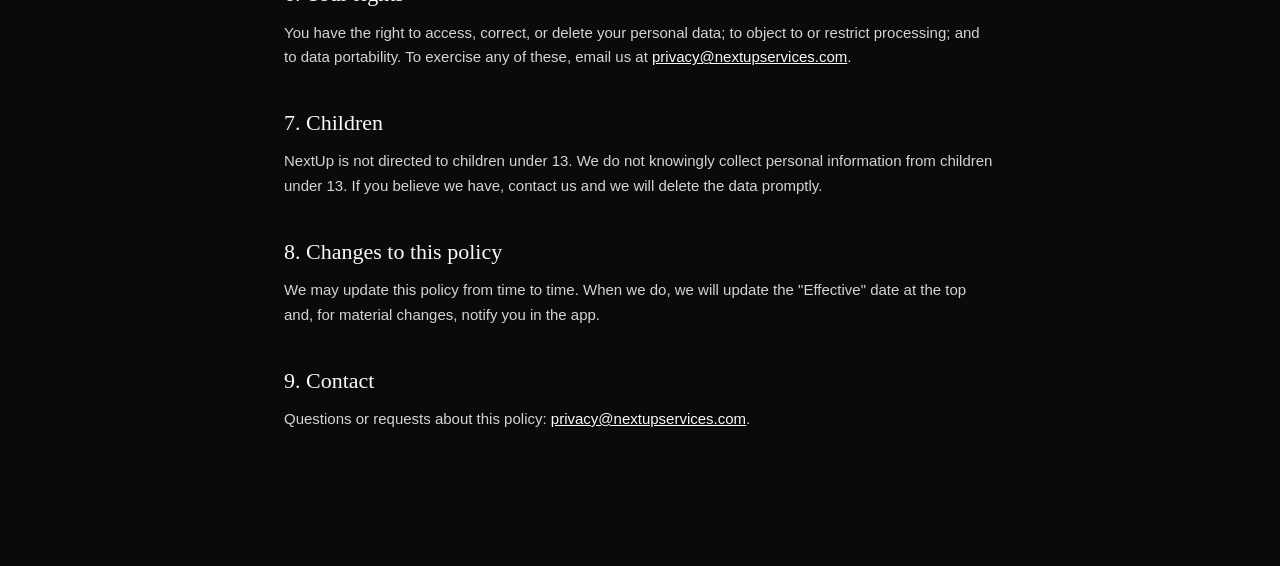
==== commit 212d8a74: "Footer + privacy/terms: swap Gmail for branded @nextupservices.com addresses (hello@, support@, priv" ====
--- a/privacy.html
+++ b/privacy.html
@@ -60,7 +60,7 @@
   <p>We keep your account data while your account is active. You may delete your account at any time from the Profile screen; we then permanently delete your personal data within 30 days, except minimal records required by law (e.g. tax records for paid provider subscriptions).</p>
 
   <h2>6. Your rights</h2>
-  <p>You have the right to access, correct, or delete your personal data; to object to or restrict processing; and to data portability. To exercise any of these, email us at <a href="mailto:pedjap1980@gmail.com">pedjap1980@gmail.com</a>.</p>
+  <p>You have the right to access, correct, or delete your personal data; to object to or restrict processing; and to data portability. To exercise any of these, email us at <a href="mailto:privacy@nextupservices.com">privacy@nextupservices.com</a>.</p>
 
   <h2>7. Children</h2>
   <p>NextUp is not directed to children under 13. We do not knowingly collect personal information from children under 13. If you believe we have, contact us and we will delete the data promptly.</p>
@@ -69,7 +69,7 @@
   <p>We may update this policy from time to time. When we do, we will update the "Effective" date at the top and, for material changes, notify you in the app.</p>
 
   <h2>9. Contact</h2>
-  <p>Questions or requests about this policy: <a href="mailto:pedjap1980@gmail.com">pedjap1980@gmail.com</a>.</p>
+  <p>Questions or requests about this policy: <a href="mailto:privacy@nextupservices.com">privacy@nextupservices.com</a>.</p>
 </div>
 </body>
 </html>
--- a/style.css
+++ b/style.css
@@ -727,6 +727,28 @@
   margin-top: auto;
 }
 
+/* CTA variant — fills the empty grid cell, invites user action */
+.service-card--cta {
+  background: linear-gradient(145deg, #1a1a1a 0%, #0f0f0f 100%);
+  border: 1px dashed #57534e;
+  text-decoration: none;
+  cursor: pointer;
+}
+.service-card--cta:hover {
+  border-color: var(--accent, #f0b400);
+  border-style: solid;
+  transform: translateY(-2px);
+}
+.service-card--cta .service-card__name {
+  color: #f0b400;
+}
+.service-card--cta .service-card__count {
+  color: #a8a29e;
+  letter-spacing: 0;
+  text-transform: none;
+  font-size: 13px;
+}
+
 /* === EDITORIAL SPLIT === */
 .editorial {
   display: grid;
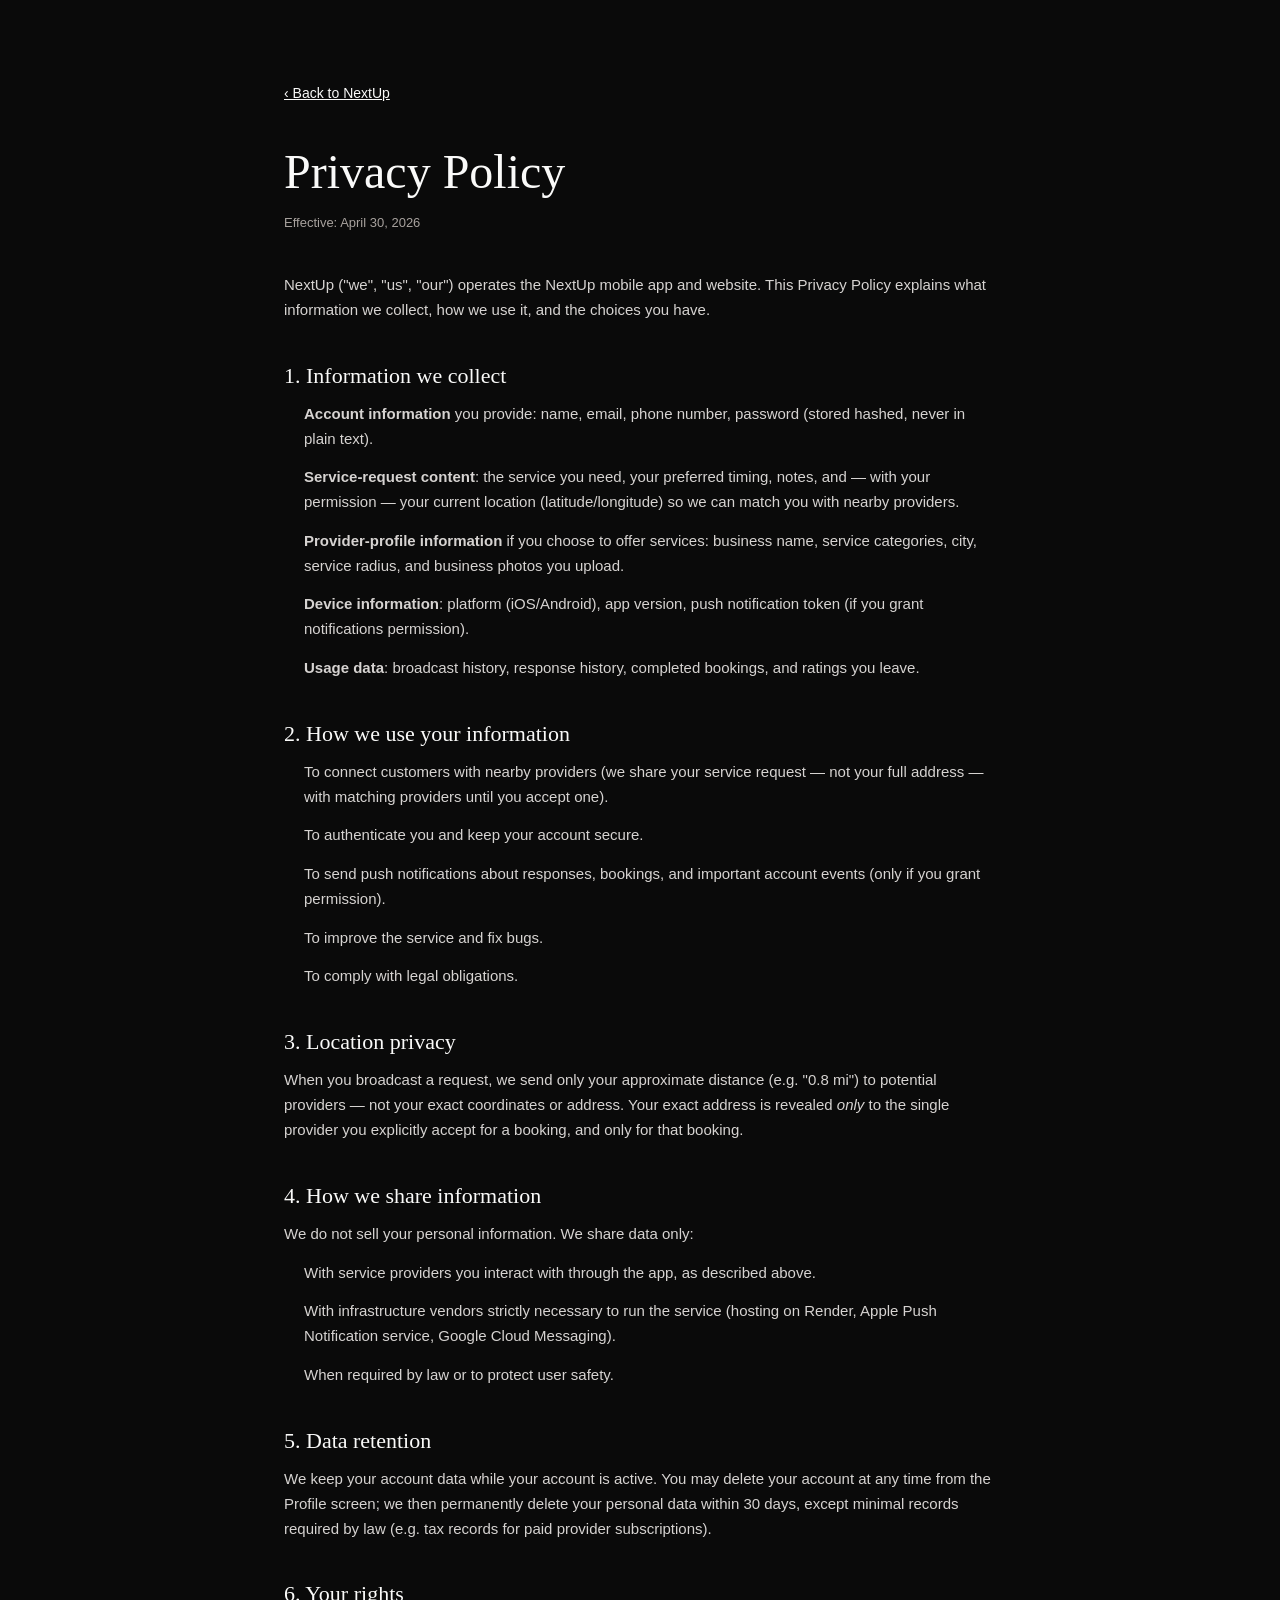
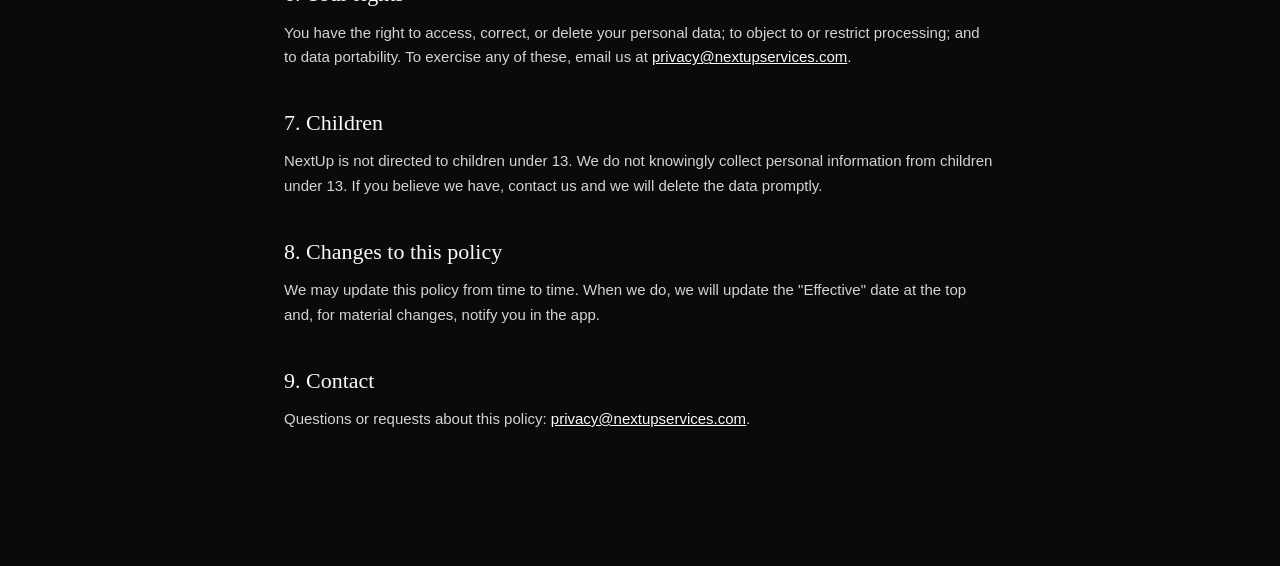
==== commit 1235419a: "Refresh effective date to April 30, 2026 Both terms.html and privacy.html now reflect today's effect" ====
--- a/privacy.html
+++ b/privacy.html
@@ -23,7 +23,7 @@
 <div class="legal">
   <a href="./" class="legal__back">&lsaquo; Back to NextUp</a>
   <h1>Privacy Policy</h1>
-  <p class="legal__updated">Effective: April 21, 2026</p>
+  <p class="legal__updated">Effective: April 30, 2026</p>
 
   <p>NextUp ("we", "us", "our") operates the NextUp mobile app and website. This Privacy Policy explains what information we collect, how we use it, and the choices you have.</p>
 
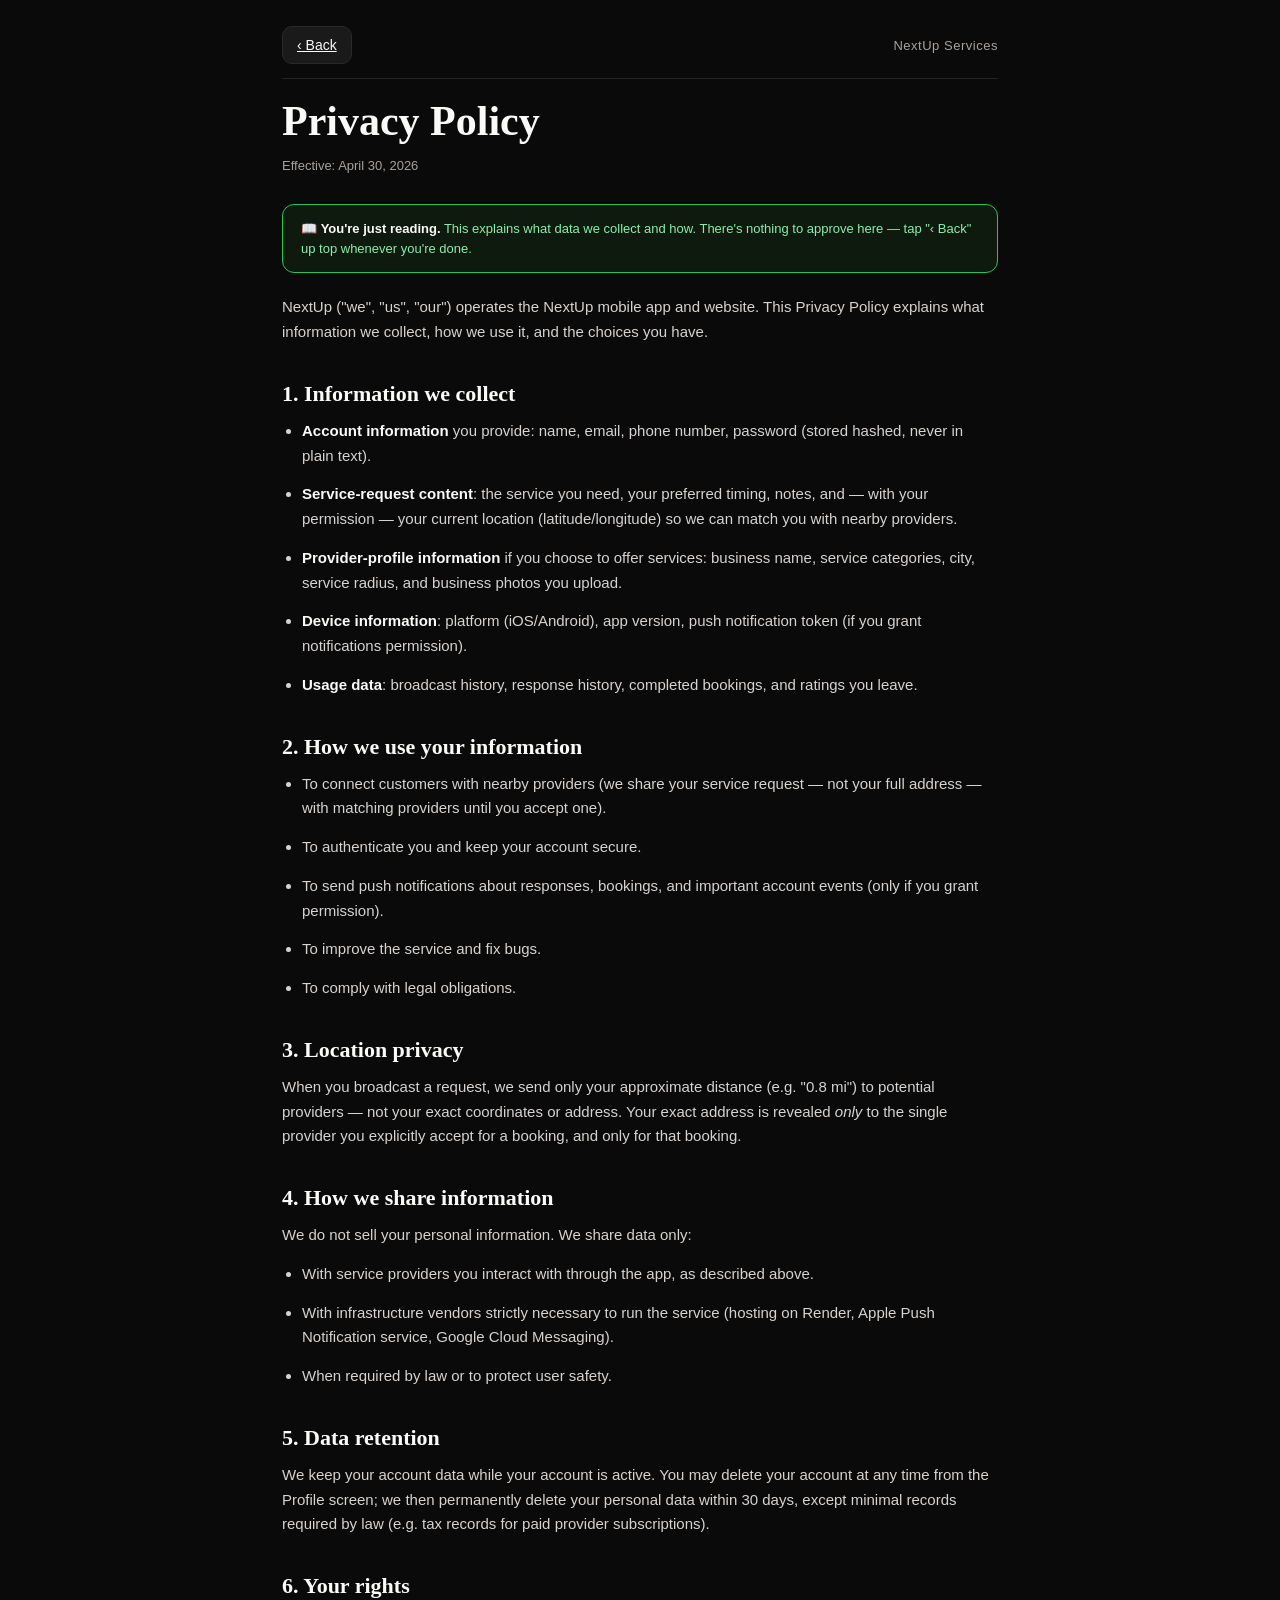
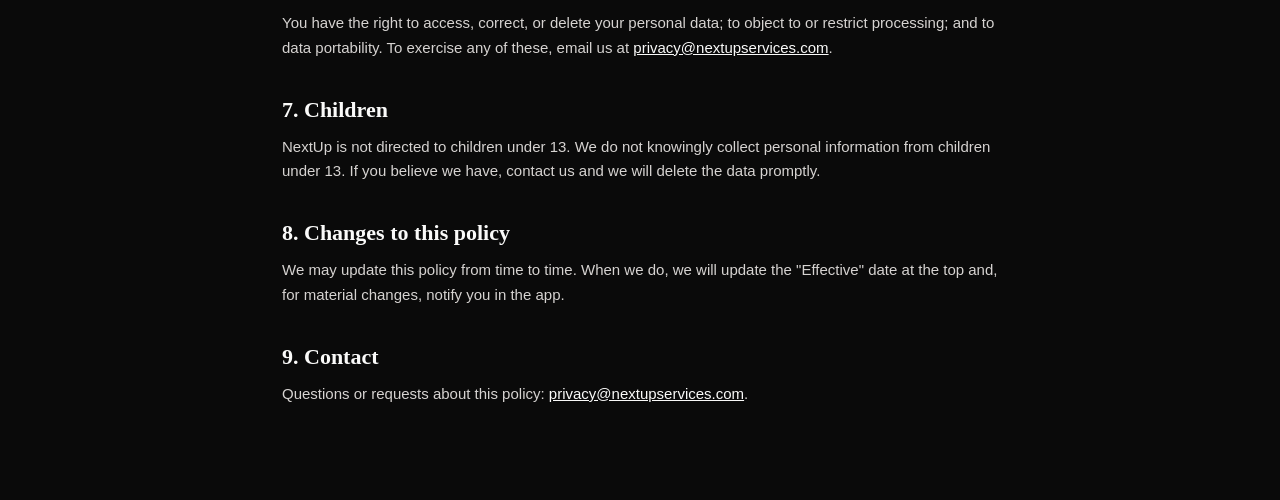
==== commit e33ceeca: "SEO + favicon overhaul + scroll fix on terms/privacy Two fixes Predrag noticed when checking google " ====
--- a/privacy.html
+++ b/privacy.html
@@ -2,28 +2,81 @@
 <html lang="en">
 <head>
 <meta charset="UTF-8">
-<meta name="viewport" content="width=device-width, initial-scale=1.0">
-<title>Privacy Policy — NextUp</title>
-<meta name="description" content="NextUp privacy policy — what data we collect, how we use it, and your rights.">
-<link rel="stylesheet" href="./base.css">
-<link rel="stylesheet" href="./style.css">
+<meta name="viewport" content="width=device-width, initial-scale=1.0, viewport-fit=cover">
+<title>Privacy Policy — NextUp Services</title>
+<meta name="description" content="NextUp Services privacy policy — what data we collect, how we use it, and your rights.">
+<link rel="canonical" href="https://nextupservices.com/privacy.html">
+<link rel="icon" type="image/png" href="./favicon.png">
 <style>
-  .legal { max-width: 760px; margin: 0 auto; padding: 80px 24px 120px; color: #fafaf9; }
-  .legal h1 { font-family: 'Zodiak', Georgia, serif; font-size: clamp(32px, 5vw, 48px); margin: 0 0 12px; }
-  .legal .legal__updated { color: #a8a29e; font-size: 13px; margin-bottom: 40px; }
-  .legal h2 { font-family: 'Zodiak', Georgia, serif; font-size: 22px; margin: 40px 0 14px; color: #fafaf9; }
-  .legal p, .legal li { font-family: 'Satoshi', sans-serif; font-size: 15px; line-height: 1.65; color: #d6d3d1; margin: 0 0 14px; }
+  /* Self-contained styles (no external CSS) so this page renders identically
+     in the public website AND inside the Capacitor app webview, where
+     ./base.css and ./style.css don't exist. */
+  *, *::before, *::after { box-sizing: border-box; }
+  html, body {
+    margin: 0;
+    padding: 0;
+    overflow-y: auto;
+    -webkit-overflow-scrolling: touch;
+    overscroll-behavior-y: contain;
+    width: 100%;
+    min-height: 100%;
+    background: #0a0a0a;
+    color: #fafaf9;
+    font-family: -apple-system, BlinkMacSystemFont, "Segoe UI", "Helvetica Neue", Arial, sans-serif;
+    -webkit-text-size-adjust: 100%;
+  }
+  body {
+    padding-top: env(safe-area-inset-top);
+    padding-bottom: env(safe-area-inset-bottom);
+    padding-left: env(safe-area-inset-left);
+    padding-right: env(safe-area-inset-right);
+  }
+  .legal { max-width: 760px; margin: 0 auto; padding: 18px 22px 80px; }
+  .legal__topbar {
+    display: flex;
+    align-items: center;
+    justify-content: space-between;
+    padding: 8px 0 14px;
+    border-bottom: 1px solid #232323;
+    margin-bottom: 18px;
+  }
+  .legal__back {
+    display: inline-block;
+    padding: 10px 14px;
+    background: #1a1a1a;
+    border: 1px solid #2a2a2a;
+    border-radius: 10px;
+    font-size: 14px;
+    color: #fafaf9;
+    text-decoration: none;
+    cursor: pointer;
+    -webkit-tap-highlight-color: transparent;
+  }
+  .legal__back:active { background: #232323; }
+  .legal__brand { font-size: 13px; color: #a8a29e; letter-spacing: 0.04em; }
+  .legal h1 { font-family: Georgia, "Times New Roman", serif; font-size: clamp(28px, 5vw, 42px); margin: 0 0 10px; font-weight: 600; }
+  .legal .legal__updated { color: #a8a29e; font-size: 13px; margin-bottom: 28px; }
+  .legal h2 { font-family: Georgia, "Times New Roman", serif; font-size: 22px; margin: 36px 0 12px; color: #fafaf9; font-weight: 600; }
+  .legal p, .legal li { font-size: 15px; line-height: 1.65; color: #d6d3d1; margin: 0 0 14px; }
   .legal ul { padding-left: 20px; margin: 0 0 14px; }
   .legal a { color: #fafaf9; text-decoration: underline; }
-  .legal__back { display: inline-block; margin-bottom: 40px; font-size: 14px; color: #a8a29e; text-decoration: none; }
-  .legal__back:hover { color: #fafaf9; }
+  .legal__readonly { background: #0f1a0f; border: 1px solid #22c55e; border-radius: 12px; padding: 14px 18px; margin: 6px 0 22px; }
+  .legal__readonly p { color: #86efac; margin: 0; font-size: 13px; line-height: 1.5; }
+  .legal strong { color: #fafaf9; }
 </style>
 </head>
-<body style="background:#0a0a0a;">
+<body>
 <div class="legal">
-  <a href="./" class="legal__back">&lsaquo; Back to NextUp</a>
+  <div class="legal__topbar">
+    <a href="javascript:void(0)" class="legal__back" id="back-btn" role="button">&lsaquo; Back</a>
+    <span class="legal__brand">NextUp Services</span>
+  </div>
   <h1>Privacy Policy</h1>
   <p class="legal__updated">Effective: April 30, 2026</p>
+
+  <div class="legal__readonly">
+    <p>📖 <strong>You're just reading.</strong> This explains what data we collect and how. There's nothing to approve here — tap "&lsaquo; Back" up top whenever you're done.</p>
+  </div>
 
   <p>NextUp ("we", "us", "our") operates the NextUp mobile app and website. This Privacy Policy explains what information we collect, how we use it, and the choices you have.</p>
 
@@ -71,5 +124,20 @@
   <h2>9. Contact</h2>
   <p>Questions or requests about this policy: <a href="mailto:privacy@nextupservices.com">privacy@nextupservices.com</a>.</p>
 </div>
+
+<script>
+  // Smart back button: prefer browser history; fall back to "./" if direct visit.
+  (function () {
+    var btn = document.getElementById('back-btn');
+    if (!btn) return;
+    btn.addEventListener('click', function () {
+      if (window.history && window.history.length > 1) {
+        window.history.back();
+      } else {
+        window.location.href = './';
+      }
+    });
+  })();
+</script>
 </body>
 </html>
